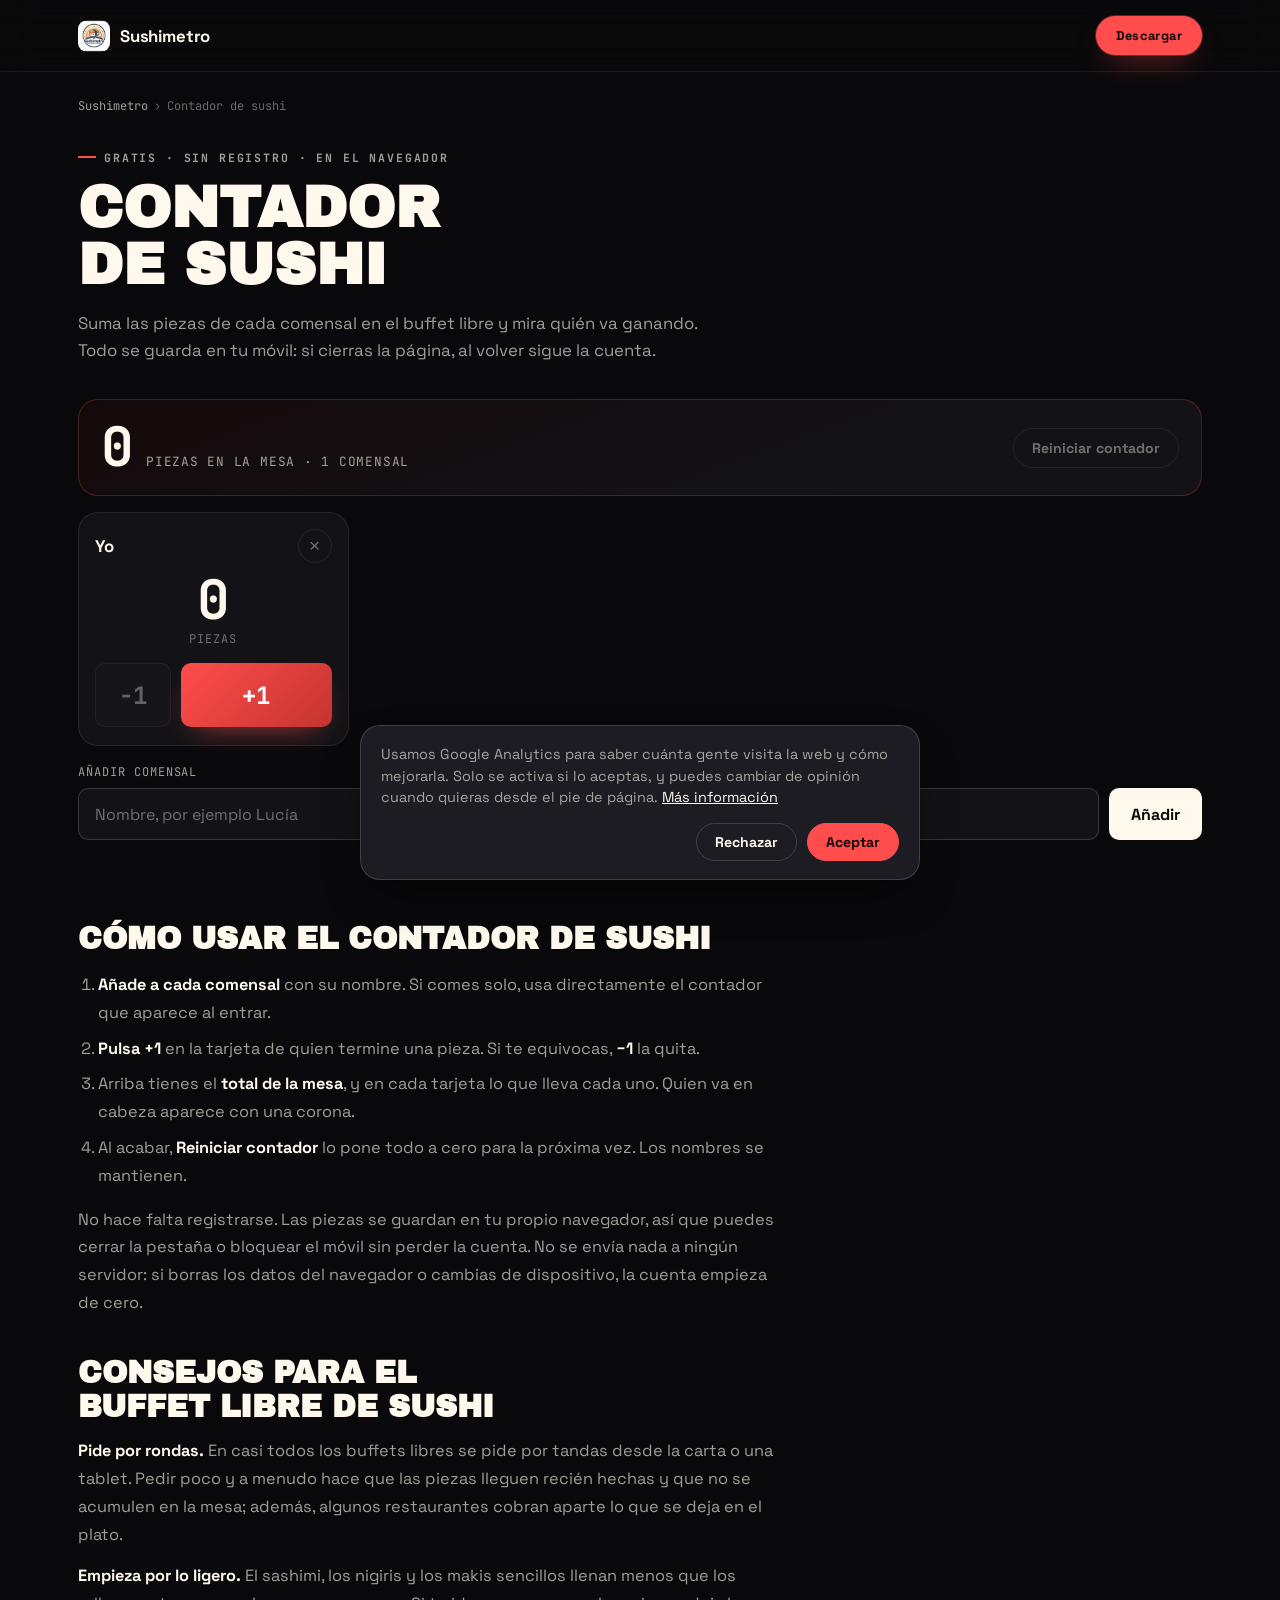
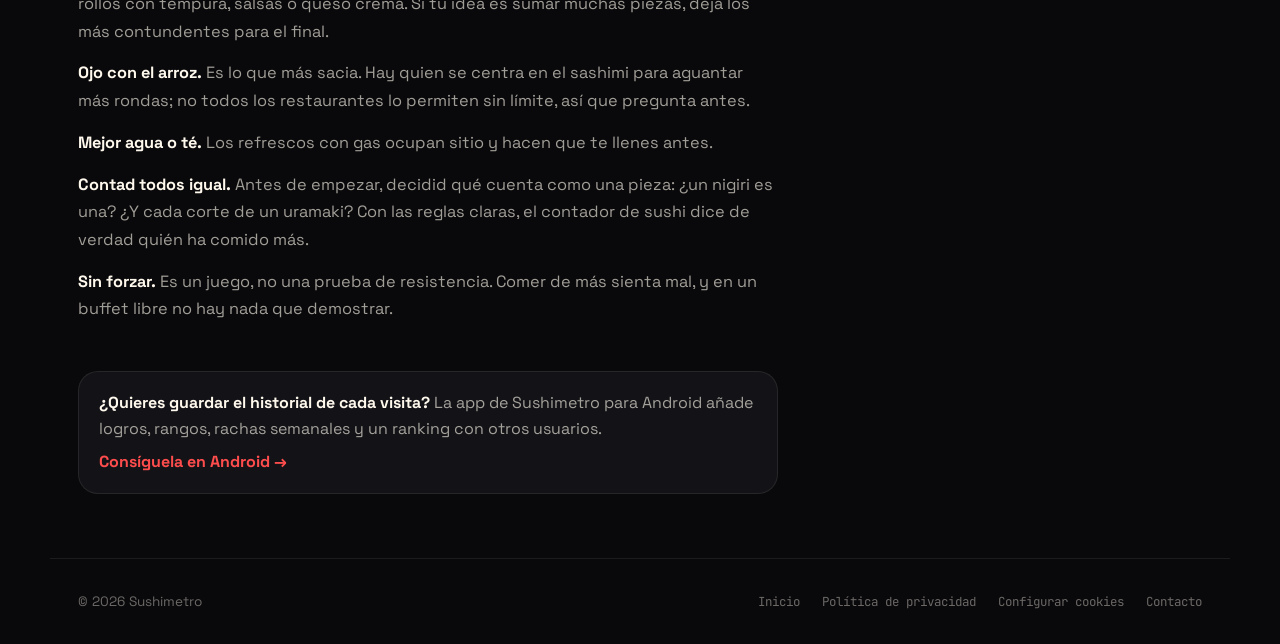
==== contador-de-sushi/index.html @ 7d86528c "Anadir el contador de sushi web en /contador-de-sushi/ Contador para el buffet libre que funciona en" ====
<!DOCTYPE html>
<html lang="es">
<head>
<meta charset="UTF-8" />
<meta name="viewport" content="width=device-width, initial-scale=1" />
<title>Contador de sushi online gratis | Sushimetro</title>
<meta name="description" content="Contador de sushi online y gratis: suma las piezas de cada comensal en el buffet libre, mira el total de la mesa y guarda la cuenta en tu móvil." />
<link rel="canonical" href="https://sushimetro.app/contador-de-sushi/" />
<link rel="icon" type="image/png" href="/assets/favicon.png" />
<meta name="theme-color" content="#09090B" />

<meta property="og:type" content="website" />
<meta property="og:url" content="https://sushimetro.app/contador-de-sushi/" />
<meta property="og:title" content="Contador de sushi online gratis | Sushimetro" />
<meta property="og:description" content="Suma las piezas de cada comensal en el buffet libre y mira quién ha comido más. Gratis, sin registro y desde el navegador." />
<meta property="og:image" content="https://sushimetro.app/assets/og-image.png" />
<meta property="og:locale" content="es_ES" />
<meta property="og:site_name" content="Sushimetro" />
<meta name="twitter:card" content="summary" />

<link rel="preconnect" href="https://fonts.googleapis.com">
<link rel="preconnect" href="https://fonts.gstatic.com" crossorigin>
<link href="https://fonts.googleapis.com/css2?family=Archivo+Black&family=Space+Grotesk:wght@400;500;600;700&family=JetBrains+Mono:wght@500;700&display=swap" rel="stylesheet">
<link rel="stylesheet" href="/assets/sitio.css" />
<link rel="stylesheet" href="/contador-de-sushi/contador.css" />

<script type="application/ld+json">
{
  "@context": "https://schema.org",
  "@graph": [
    {
      "@type": "WebApplication",
      "@id": "https://sushimetro.app/contador-de-sushi/#webapp",
      "name": "Contador de sushi online",
      "url": "https://sushimetro.app/contador-de-sushi/",
      "description": "Contador de sushi gratis que funciona en el navegador: suma las piezas de cada comensal en el buffet libre y muestra el total de la mesa. Los datos se guardan en el propio dispositivo.",
      "applicationCategory": "LifestyleApplication",
      "operatingSystem": "Cualquiera (navegador web)",
      "browserRequirements": "Requiere JavaScript",
      "inLanguage": "es-ES",
      "isAccessibleForFree": true,
      "offers": { "@type": "Offer", "price": "0", "priceCurrency": "EUR" },
      "isPartOf": { "@id": "https://sushimetro.app/#website" },
      "publisher": { "@id": "https://sushimetro.app/#organization" }
    },
    {
      "@type": "BreadcrumbList",
      "itemListElement": [
        { "@type": "ListItem", "position": 1, "name": "Sushimetro", "item": "https://sushimetro.app/" },
        { "@type": "ListItem", "position": 2, "name": "Contador de sushi", "item": "https://sushimetro.app/contador-de-sushi/" }
      ]
    }
  ]
}
</script>
</head>
<body>

<nav class="nav">
  <div class="wrap nav-inner">
    <a class="brand" href="/"><img src="/assets/icon-96.png" alt="" width="96" height="96" />Sushimetro</a>
    <a class="nav-cta" href="/#descargar" data-step="contador_nav">Descargar</a>
  </div>
</nav>

<main class="wrap">
  <nav class="migas" aria-label="Miga de pan">
    <ol>
      <li><a href="/">Sushimetro</a></li>
      <li aria-current="page">Contador de sushi</li>
    </ol>
  </nav>

  <header class="contador-cabecera">
    <span class="eyebrow">Gratis · Sin registro · En el navegador</span>
    <h1>Contador de sushi</h1>
    <p>Suma las piezas de cada comensal en el buffet libre y mira quién va ganando. Todo se guarda en tu móvil: si cierras la página, al volver sigue la cuenta.</p>
  </header>

  <section class="contador" aria-label="Contador de piezas">
    <div class="mesa">
      <div class="mesa-total" aria-live="polite">
        <span class="mesa-num" id="totalMesa">0</span>
        <span class="mesa-txt"><span id="totalMesaUnidad">piezas</span> en la mesa · <span id="numComensales">1 comensal</span></span>
      </div>
      <button type="button" class="btn-reiniciar" id="reiniciar">Reiniciar contador</button>
    </div>

    <ul class="comensales" id="comensales"></ul>
    <p class="comensales-vacio" id="vacio" hidden>No hay nadie en la mesa. Añade al menos un comensal para empezar a contar.</p>

    <form class="anadir" id="formAnadir" autocomplete="off">
      <label for="nombreNuevo">Añadir comensal</label>
      <div class="anadir-fila">
        <input type="text" id="nombreNuevo" maxlength="24" placeholder="Nombre, por ejemplo Lucía" />
        <button type="submit">Añadir</button>
      </div>
      <p class="anadir-aviso" id="avisoAnadir" role="status"></p>
    </form>
  </section>

  <article class="texto">
    <h2>Cómo usar el contador de sushi</h2>
    <ol>
      <li><strong>Añade a cada comensal</strong> con su nombre. Si comes solo, usa directamente el contador que aparece al entrar.</li>
      <li><strong>Pulsa +1</strong> en la tarjeta de quien termine una pieza. Si te equivocas, <strong>−1</strong> la quita.</li>
      <li>Arriba tienes el <strong>total de la mesa</strong>, y en cada tarjeta lo que lleva cada uno. Quien va en cabeza aparece con una corona.</li>
      <li>Al acabar, <strong>Reiniciar contador</strong> lo pone todo a cero para la próxima vez. Los nombres se mantienen.</li>
    </ol>
    <p>No hace falta registrarse. Las piezas se guardan en tu propio navegador, así que puedes cerrar la pestaña o bloquear el móvil sin perder la cuenta. No se envía nada a ningún servidor: si borras los datos del navegador o cambias de dispositivo, la cuenta empieza de cero.</p>

    <h2>Consejos para el buffet libre de sushi</h2>
    <p><strong>Pide por rondas.</strong> En casi todos los buffets libres se pide por tandas desde la carta o una tablet. Pedir poco y a menudo hace que las piezas lleguen recién hechas y que no se acumulen en la mesa; además, algunos restaurantes cobran aparte lo que se deja en el plato.</p>
    <p><strong>Empieza por lo ligero.</strong> El sashimi, los nigiris y los makis sencillos llenan menos que los rollos con tempura, salsas o queso crema. Si tu idea es sumar muchas piezas, deja los más contundentes para el final.</p>
    <p><strong>Ojo con el arroz.</strong> Es lo que más sacia. Hay quien se centra en el sashimi para aguantar más rondas; no todos los restaurantes lo permiten sin límite, así que pregunta antes.</p>
    <p><strong>Mejor agua o té.</strong> Los refrescos con gas ocupan sitio y hacen que te llenes antes.</p>
    <p><strong>Contad todos igual.</strong> Antes de empezar, decidid qué cuenta como una pieza: ¿un nigiri es una? ¿Y cada corte de un uramaki? Con las reglas claras, el contador de sushi dice de verdad quién ha comido más.</p>
    <p><strong>Sin forzar.</strong> Es un juego, no una prueba de resistencia. Comer de más sienta mal, y en un buffet libre no hay nada que demostrar.</p>
  </article>

  <aside class="cta-app">
    <p><strong>¿Quieres guardar el historial de cada visita?</strong> La app de Sushimetro para Android añade logros, rangos, rachas semanales y un ranking con otros usuarios.</p>
    <a href="/#descargar" data-step="contador_cta">Consíguela en Android →</a>
  </aside>
</main>

<footer class="wrap">
  <div class="footer-inner">
    <span>© 2026 Sushimetro</span>
    <div class="footer-links">
      <a href="/">Inicio</a>
      <a href="/privacy-policy.html">Política de privacidad</a>
      <button type="button" data-open-cookies>Configurar cookies</button>
      <a href="mailto:hola@jagcweb.es">Contacto</a>
    </div>
  </div>
</footer>

<script src="/contador-de-sushi/contador.js" defer></script>
<script src="/assets/consentimiento.js" defer></script>
</body>
</html>
---- assets/sitio.css ----
/*
 * Estilos base de sushimetro.app para las páginas nuevas (contador web y blog).
 * La portada lleva su CSS incrustado en index.html; estas reglas son una copia
 * literal de ese CSS (variables, tipografía, barra superior, pie, tarjetas y FAQ)
 * para reutilizar el mismo aspecto sin tocar las páginas existentes.
 * Si cambia el diseño de la portada, hay que actualizar también este fichero.
 */

:root {
    --bg: #09090B;
    --bg-1: #131317;
    --bg-2: #1C1C22;
    --border: rgba(255,248,237,0.08);
    --border-strong: rgba(255,248,237,0.16);
    --cream: #FFF8ED;
    --cream-dim: rgba(255,248,237,0.62);
    --cream-mute: rgba(255,248,237,0.4);
    --red: #FF4D4D;
    --red-dim: #C4342F;
    --wasabi: #B7E34A;
    --wasabi-dim: #8FB637;
    --gold: #E8B923;
    --gold-soft: #F4D35E;
    --purple: #A78BFA;
    --ice: #9FE8D4;
    --font-display: 'Archivo Black', 'Arial Black', sans-serif;
    --font-heading: 'Space Grotesk', 'Segoe UI', sans-serif;
    --font-mono: 'JetBrains Mono', ui-monospace, 'SF Mono', Consolas, monospace;
    --radius-sm: 10px;
    --radius: 20px;
    --radius-lg: 28px;
  }
* { box-sizing: border-box; }
html { scroll-behavior: smooth; }
body {
    margin: 0;
    background: var(--bg);
    color: var(--cream);
    font-family: var(--font-heading);
    -webkit-font-smoothing: antialiased;
    overflow-x: hidden;
  }
h1, h2, h3 { margin: 0; text-wrap: balance; }
a { color: inherit; text-decoration: none; }
a:hover { color: var(--red); }
a:focus-visible, button:focus-visible { outline: 2px solid var(--red); outline-offset: 2px; }
.wrap { max-width: 1180px; margin: 0 auto; padding-inline: 28px; }
.eyebrow {
    display: inline-flex; align-items: center; gap: 8px;
    font-family: var(--font-mono); font-size: 0.72rem; font-weight: 700;
    letter-spacing: 0.16em; text-transform: uppercase; color: var(--cream-dim);
  }
.eyebrow::before { content: ''; width: 18px; height: 2px; background: var(--red); display: inline-block; }
.nav {
    position: sticky; top: 0; z-index: 50;
    background: color-mix(in srgb, var(--bg) 78%, transparent);
    backdrop-filter: blur(16px);
    border-bottom: 1px solid var(--border);
  }
.nav-inner { display: flex; align-items: center; justify-content: space-between; padding-block: 16px; }
.brand { display: flex; align-items: center; gap: 10px; font-family: var(--font-heading); font-weight: 700; font-size: 1.05rem; letter-spacing: -0.01em; }
.brand img { width: 32px; height: 32px; border-radius: 9px; }
.nav-cta {
    display: inline-flex; align-items: center; gap: 6px;
    background: var(--red); color: #0b0705; font-family: var(--font-heading); font-weight: 700;
    font-size: 0.8rem; letter-spacing: 0.03em; padding: 11px 20px; border-radius: 999px;
    box-shadow: 0 0 0 1px rgba(255,77,77,0.35), 0 14px 30px -12px rgba(255,77,77,0.55);
    transition: transform 0.18s ease, box-shadow 0.18s ease;
  }
.nav-cta:hover { color: #0b0705; transform: translateY(-2px); box-shadow: 0 0 0 1px rgba(255,77,77,0.5), 0 18px 36px -10px rgba(255,77,77,0.7); }
.btn-download {
    display: inline-flex; align-items: center; gap: 12px;
    background: linear-gradient(135deg, var(--red), var(--red-dim));
    color: #fff; font-family: var(--font-heading); font-weight: 700; font-size: 1rem; letter-spacing: 0.01em;
    padding: 18px 30px; border-radius: var(--radius-sm); text-transform: uppercase;
    box-shadow: 0 18px 44px -16px rgba(255,77,77,0.6);
    transition: transform 0.18s ease, box-shadow 0.18s ease;
  }
.btn-download:hover { color: #fff; transform: translateY(-3px); box-shadow: 0 22px 50px -14px rgba(255,77,77,0.75); }
.btn-download svg { width: 22px; height: 22px; flex-shrink: 0; }
.section-head { max-width: 60ch; margin-bottom: 44px; }
.section-head h2 {
    margin-top: 14px; font-family: var(--font-display); text-transform: uppercase;
    font-size: clamp(1.9rem, 3.6vw, 3rem); line-height: 1.02;
  }
.section-head p { margin-top: 16px; color: var(--cream-dim); font-size: 1.05rem; line-height: 1.6; max-width: 52ch; }
.cta-card {
    position: relative; background: linear-gradient(160deg, #14090a, var(--bg) 60%);
    border: 1px solid rgba(255,77,77,0.25); border-radius: var(--radius-lg);
    padding: 72px clamp(20px, 6vw, 70px); overflow: hidden;
  }
.cta-card::before {
    content: ''; position: absolute; inset: -20% -10% auto -10%; height: 60%;
    background: radial-gradient(500px 260px at 50% 0%, rgba(255,77,77,0.28), transparent 70%);
    pointer-events: none;
  }
.cta-card h2 { position: relative; font-family: var(--font-display); text-transform: uppercase; font-size: clamp(2rem, 4.4vw, 3.2rem); line-height: 1.04; }
.cta-card p { position: relative; margin-top: 18px; font-size: 1.05rem; color: var(--cream-dim); max-width: 48ch; margin-inline: auto; }
.cta-card .btn-download { position: relative; margin-top: 36px; }
.cta-note { position: relative; margin-top: 20px; font-family: var(--font-mono); font-size: 0.75rem; color: var(--cream-mute); }
footer { border-top: 1px solid var(--border); padding-block: 34px; color: var(--cream-mute); font-size: 0.85rem; }
.footer-inner { display: flex; justify-content: space-between; align-items: center; gap: 16px; flex-wrap: wrap; }
.footer-links { display: flex; gap: 22px; font-family: var(--font-mono); font-size: 0.78rem; }
.footer-links a:hover { color: var(--cream); }
.faq-list {
    margin: 0 auto;
    padding: 0;
    display: grid;
    gap: 14px;
    max-width: 760px;
  }
.faq-item {
    background: var(--bg-1);
    border: 1px solid var(--border);
    border-radius: var(--radius);
  }
.faq-item summary {
    cursor: pointer;
    list-style: none;
    font-family: var(--font-heading);
    font-weight: 700;
    font-size: 1.05rem;
    line-height: 1.35;
    padding: 20px 48px 20px 22px;
    color: var(--cream);
    position: relative;
  }
.faq-item summary::-webkit-details-marker { display: none; }
.faq-item summary::marker { content: ''; }
.faq-item summary::after {
    content: '+';
    position: absolute;
    right: 22px;
    top: 50%;
    transform: translateY(-50%);
    font-family: var(--font-mono);
    font-weight: 700;
    color: var(--cream-mute);
  }
.faq-item[open] summary::after { content: '\2013'; }
.faq-item summary:hover { color: var(--red); }
.faq-item summary:focus-visible { outline: 2px solid var(--red); outline-offset: 2px; }
.faq-item p {
    padding: 0 22px 20px;
    color: var(--cream-dim);
    font-size: 0.95rem;
    line-height: 1.55;
  }
.faq-item a { color: var(--cream); }
.faq-item a:hover { color: var(--red); }

@media (max-width: 640px) {
  .wrap { padding-inline: 20px; }
  .btn-download { width: 100%; justify-content: center; }
  .cta-card { padding: 48px 22px; }
}

/* Aviso de cookies: mismo diseño que en la portada */
.footer-links button {
  background: none; border: 0; padding: 0; cursor: pointer;
  color: inherit; font: inherit; text-decoration: inherit;
}
.footer-links a:hover, .footer-links button:hover { color: var(--cream); }
.cookie-banner {
  position: fixed; left: 20px; right: 20px; bottom: 20px; z-index: 100;
  max-width: 560px; margin: 0 auto; padding: 18px 20px;
  background: var(--bg-2); border: 1px solid var(--border-strong); border-radius: var(--radius);
  box-shadow: 0 20px 50px -20px rgba(0,0,0,0.7);
}
.cookie-banner[hidden] { display: none; }
.cookie-banner p { margin: 0 0 14px; color: var(--cream-dim); font-size: 0.9rem; line-height: 1.5; }
.cookie-banner a { color: var(--cream); text-decoration: underline; }
.cookie-actions { display: flex; gap: 10px; justify-content: flex-end; }
.cookie-actions button {
  padding: 9px 18px; border-radius: 999px; cursor: pointer;
  font-family: var(--font-heading); font-weight: 700; font-size: 0.88rem;
  border: 1px solid var(--border-strong); background: transparent; color: var(--cream);
}
.cookie-actions .cookie-accept { background: var(--red); border-color: var(--red); color: #0b0705; }

/* Miga de pan */
.migas { padding-top: 26px; font-family: var(--font-mono); font-size: 0.75rem; color: var(--cream-mute); }
.migas ol { list-style: none; margin: 0; padding: 0; display: flex; flex-wrap: wrap; gap: 6px; }
.migas li + li::before { content: '›'; margin-right: 6px; color: var(--cream-mute); }
.migas a { color: var(--cream-dim); }
.migas a:hover { color: var(--red); }

@media (max-width: 640px) {
  .wrap { padding-inline: 18px; }
  .cookie-banner { left: 12px; right: 12px; bottom: 12px; }
  .footer-links { flex-wrap: wrap; gap: 14px; }
}
---- contador-de-sushi/contador.css ----
/* Estilos propios de /contador-de-sushi/. La base del sitio está en /assets/sitio.css. */

.contador-cabecera { padding-block: 28px 8px; max-width: 62ch; }
.contador-cabecera h1 {
  margin-top: 14px;
  font-family: var(--font-display); text-transform: uppercase;
  font-size: clamp(2.2rem, 7vw, 3.6rem); line-height: 1;
}
.contador-cabecera p { margin: 16px 0 0; color: var(--cream-dim); font-size: 1.05rem; line-height: 1.6; }

.contador { margin-top: 28px; }

/* Total de la mesa */
.mesa {
  display: flex; align-items: center; justify-content: space-between; gap: 16px; flex-wrap: wrap;
  padding: 20px 22px; border-radius: var(--radius);
  background: linear-gradient(160deg, #14090a, var(--bg-1) 70%);
  border: 1px solid rgba(255,77,77,0.25);
}
.mesa-total { display: flex; align-items: baseline; gap: 12px; flex-wrap: wrap; }
.mesa-num {
  font-family: var(--font-mono); font-weight: 700; color: var(--cream);
  font-size: clamp(2.6rem, 9vw, 3.4rem); line-height: 1;
  font-variant-numeric: tabular-nums;
}
.mesa-txt { font-family: var(--font-mono); font-size: 0.8rem; color: var(--cream-dim); text-transform: uppercase; letter-spacing: 0.06em; }

.btn-reiniciar {
  padding: 10px 18px; border-radius: 999px; cursor: pointer;
  font-family: var(--font-heading); font-weight: 700; font-size: 0.88rem;
  background: transparent; color: var(--cream); border: 1px solid var(--border-strong);
  transition: border-color .2s, background .2s;
}
.btn-reiniciar:hover:not(:disabled) { border-color: var(--red); background: rgba(255,77,77,0.08); }
.btn-reiniciar:disabled { opacity: 0.4; cursor: default; }

/* Tarjetas de comensal */
.comensales {
  list-style: none; margin: 16px 0 0; padding: 0;
  display: grid; gap: 14px;
  grid-template-columns: repeat(auto-fill, minmax(230px, 1fr));
}
.comensal {
  background: var(--bg-1); border: 1px solid var(--border); border-radius: var(--radius);
  padding: 16px 16px 18px; text-align: center;
  transition: border-color .2s;
}
.comensal.es-lider { border-color: rgba(232,185,35,0.55); }
.comensal-cab { display: flex; align-items: center; justify-content: space-between; gap: 8px; }
.comensal-nombre {
  font-weight: 700; font-size: 1.05rem; text-align: left;
  overflow: hidden; text-overflow: ellipsis; white-space: nowrap;
}
.comensal-quitar {
  flex-shrink: 0; width: 34px; height: 34px; border-radius: 50%; cursor: pointer;
  background: transparent; color: var(--cream-mute); border: 1px solid var(--border);
  font-size: 1.2rem; line-height: 1;
}
.comensal-quitar:hover { color: var(--red); border-color: var(--red); }
.comensal-piezas {
  margin-top: 10px;
  font-family: var(--font-mono); font-weight: 700; font-size: 3.4rem; line-height: 1;
  font-variant-numeric: tabular-nums;
}
.comensal-unidad { margin-top: 4px; font-family: var(--font-mono); font-size: 0.75rem; color: var(--cream-mute); text-transform: uppercase; letter-spacing: 0.08em; }

.comensal-botones { margin-top: 16px; display: grid; grid-template-columns: 1fr 2fr; gap: 10px; }
.comensal-botones button {
  min-height: 64px; border-radius: var(--radius-sm); cursor: pointer;
  font-family: var(--font-mono); font-weight: 700; font-size: 1.5rem;
  touch-action: manipulation; -webkit-tap-highlight-color: transparent;
  transition: transform .08s ease, opacity .2s;
}
.comensal-botones button:active:not(:disabled) { transform: scale(0.96); }
.btn-menos { background: var(--bg-2); color: var(--cream); border: 1px solid var(--border-strong); }
.btn-menos:disabled { opacity: 0.35; cursor: default; }
.btn-mas {
  background: linear-gradient(135deg, var(--red), var(--red-dim)); color: #fff; border: 0;
  box-shadow: 0 12px 28px -14px rgba(255,77,77,0.7);
}

.comensales-vacio { margin: 16px 0 0; padding: 20px; border: 1px dashed var(--border-strong); border-radius: var(--radius); color: var(--cream-dim); text-align: center; }

/* Añadir comensal */
.anadir { margin-top: 18px; }
.anadir label { display: block; font-family: var(--font-mono); font-size: 0.75rem; color: var(--cream-dim); text-transform: uppercase; letter-spacing: 0.08em; margin-bottom: 8px; }
.anadir-fila { display: flex; gap: 10px; }
.anadir input {
  flex: 1; min-width: 0; min-height: 52px; padding: 0 16px;
  background: var(--bg-1); color: var(--cream); border: 1px solid var(--border-strong); border-radius: var(--radius-sm);
  font-family: var(--font-heading); font-size: 1rem;
}
.anadir input::placeholder { color: var(--cream-mute); }
.anadir input:focus { outline: 2px solid var(--red); outline-offset: 1px; }
.anadir button {
  min-height: 52px; padding: 0 22px; border-radius: var(--radius-sm); cursor: pointer;
  background: var(--cream); color: #0b0705; border: 0;
  font-family: var(--font-heading); font-weight: 700; font-size: 1rem;
}
.anadir-aviso { min-height: 1.2em; margin: 8px 0 0; color: var(--gold-soft); font-size: 0.9rem; }

/* Texto de ayuda */
.texto { margin-top: 56px; max-width: 70ch; color: var(--cream-dim); line-height: 1.7; font-size: 1.02rem; }
.texto h2 {
  margin: 40px 0 14px; color: var(--cream);
  font-family: var(--font-display); text-transform: uppercase; font-size: clamp(1.4rem, 4vw, 1.9rem); line-height: 1.1;
}
.texto h2:first-child { margin-top: 0; }
.texto strong { color: var(--cream); }
.texto ol { padding-left: 1.2em; }
.texto li { margin-bottom: 8px; }
.texto p { margin: 0 0 14px; }

/* CTA discreto a la app */
.cta-app {
  margin: 48px 0 64px; max-width: 70ch;
  padding: 18px 20px; border-radius: var(--radius);
  background: var(--bg-1); border: 1px solid var(--border);
  color: var(--cream-dim); line-height: 1.6;
}
.cta-app p { margin: 0 0 8px; }
.cta-app strong { color: var(--cream); }
.cta-app a { color: var(--red); font-weight: 700; }

@media (max-width: 640px) {
  .mesa { padding: 16px; }
  .comensales { grid-template-columns: 1fr; }
  .comensal-piezas { font-size: 3rem; }
}
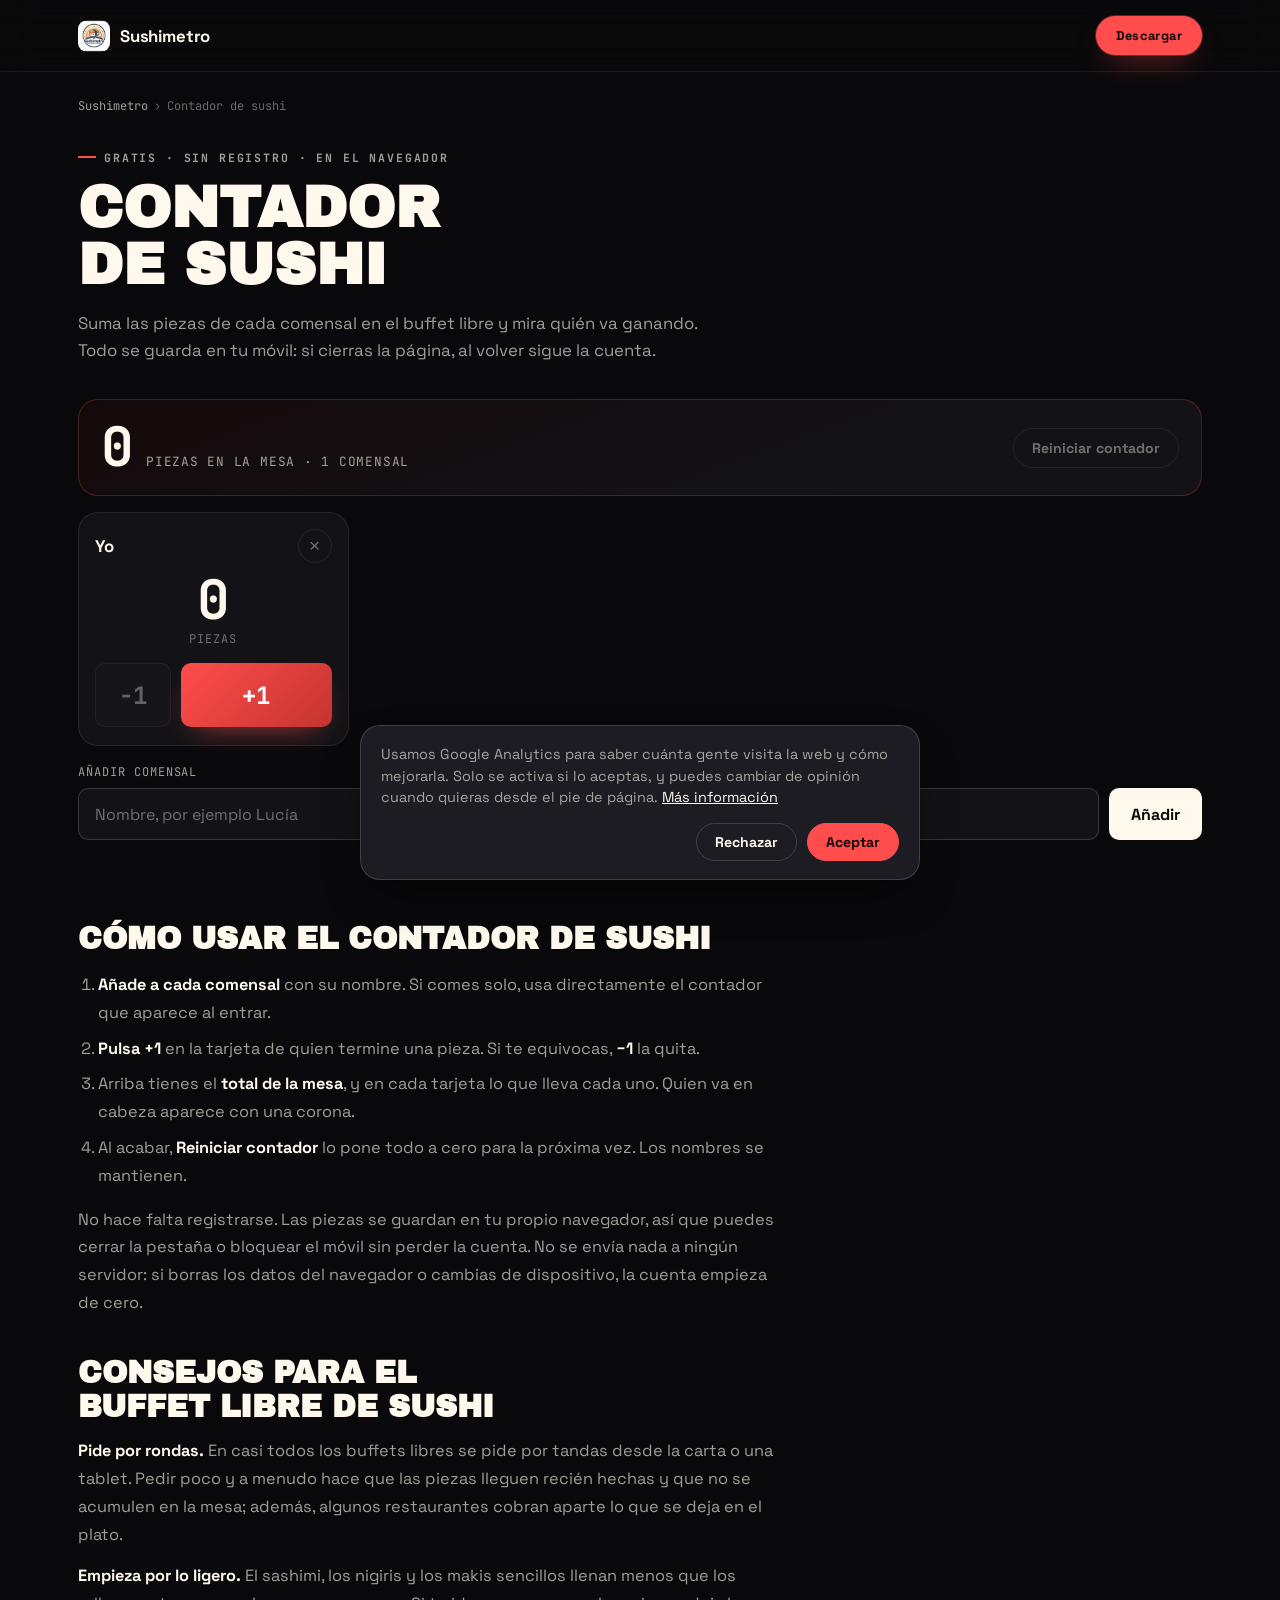
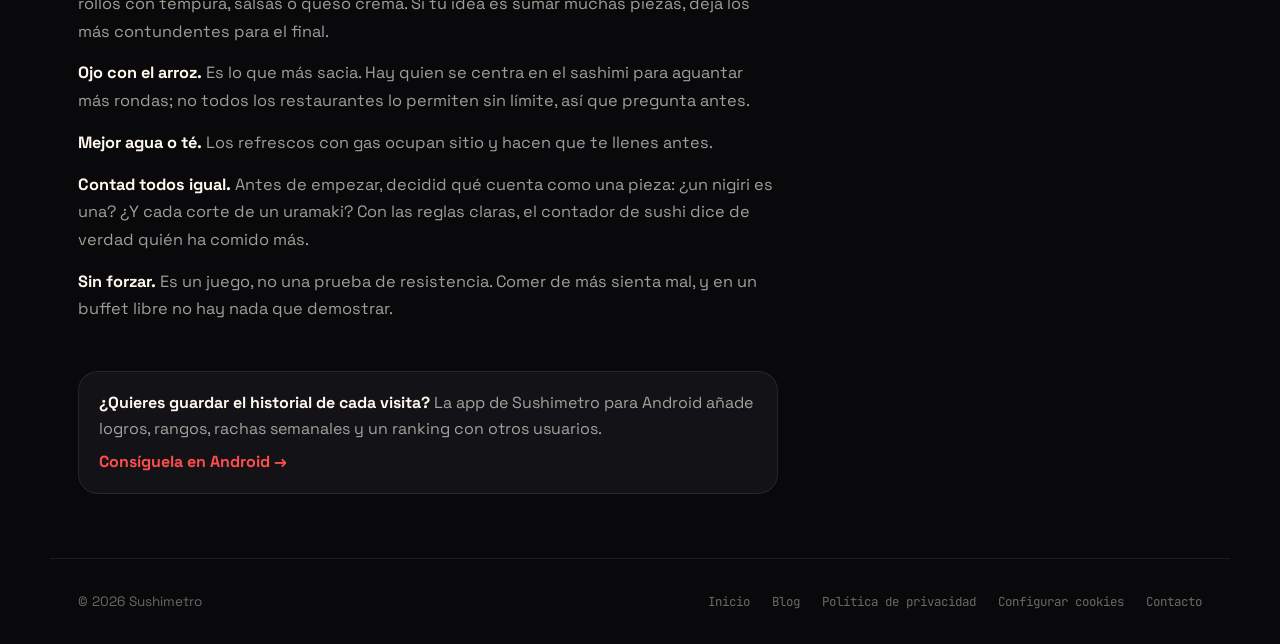
==== commit 3f5660b4: "Anadir el blog con cuatro articulos sobre el buffet libre de sushi /blog/ con un listado y cuatro ar" ====
--- a/contador-de-sushi/index.html
+++ b/contador-de-sushi/index.html
@@ -1,5 +1,5 @@
 <!DOCTYPE html>
-<html lang="es">
+<html lang="es-ES">
 <head>
 <meta charset="UTF-8" />
 <meta name="viewport" content="width=device-width, initial-scale=1" />
@@ -129,6 +129,7 @@
     <span>© 2026 Sushimetro</span>
     <div class="footer-links">
       <a href="/">Inicio</a>
+      <a href="/blog/">Blog</a>
       <a href="/privacy-policy.html">Política de privacidad</a>
       <button type="button" data-open-cookies>Configurar cookies</button>
       <a href="mailto:hola@jagcweb.es">Contacto</a>
